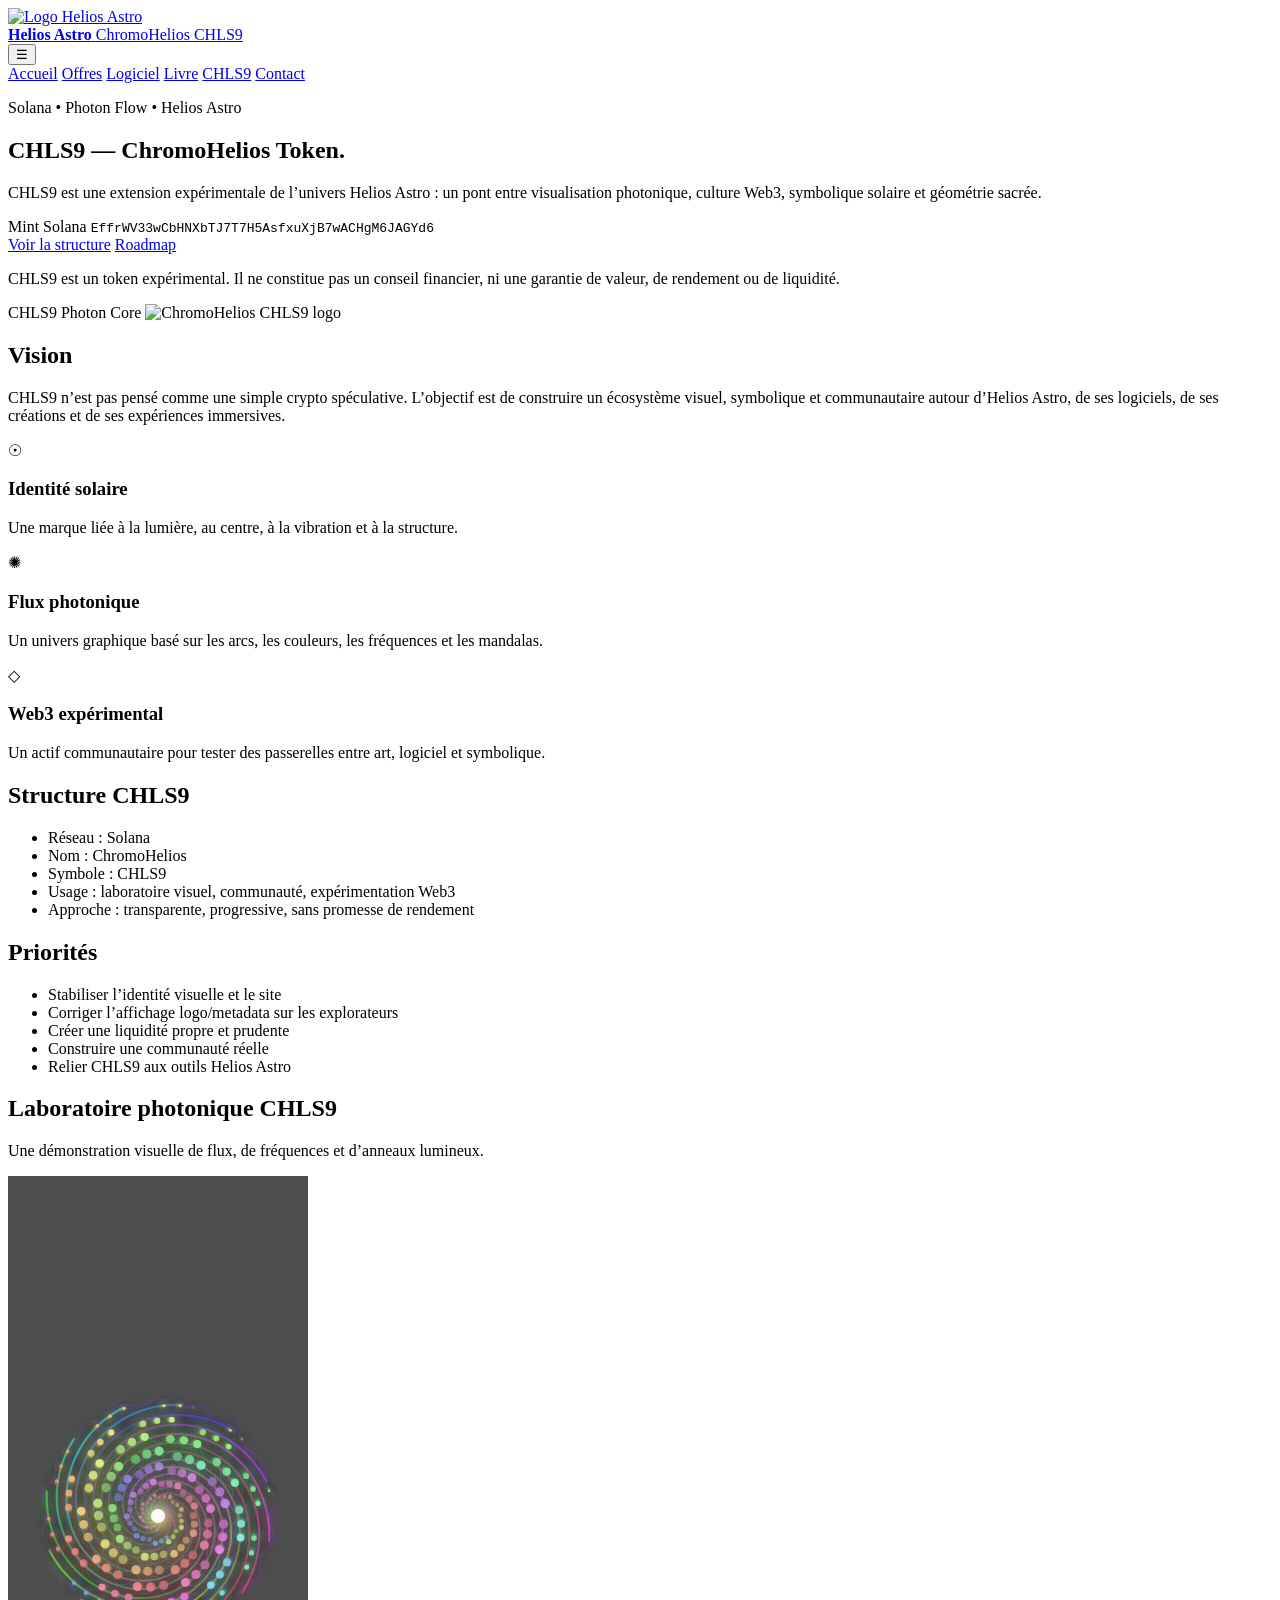
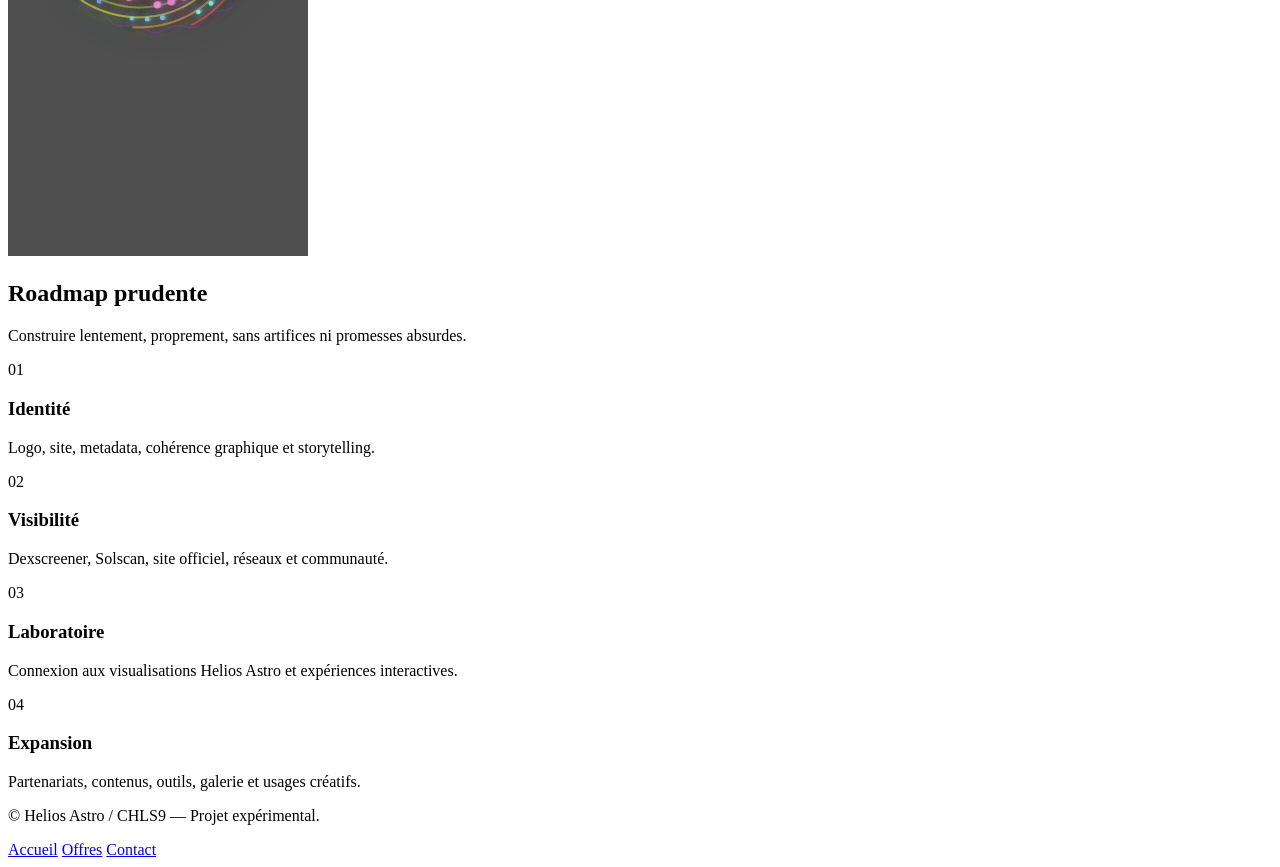
==== chls9.html @ c3d4c0c0 "Add initial HTML structure for CHLS9 page" ====
<!DOCTYPE html>
<html lang="fr">
<head>
  <meta charset="UTF-8">
  <meta name="viewport" content="width=device-width, initial-scale=1.0">

  <title>CHLS9 — ChromoHelios Token | Helios Astro</title>
  <meta name="description" content="CHLS9, ChromoHelios Token, est l’extension expérimentale Web3 de l’univers Helios Astro : flux photoniques, géométrie sacrée et laboratoire visuel.">
  <meta name="robots" content="index, follow">

  <meta property="og:title" content="CHLS9 — ChromoHelios Token">
  <meta property="og:description" content="Un token expérimental lié à l’univers Helios Astro, aux flux photoniques et à la géométrie sacrée.">
  <meta property="og:image" content="assets/chls9-logo.png">
  <meta property="og:type" content="website">

  <link rel="canonical" href="https://heliosastro.fr/chls9.html">
  <link rel="stylesheet" href="assets/styles.css">
</head>

<body>
<header class="site-header">
  <div class="container nav-wrap">
    <a href="index.html" class="brand">
      <img src="assets/logo-heliosastro.png" alt="Logo Helios Astro">
      <div>
        <strong>Helios Astro</strong>
        <span>ChromoHelios CHLS9</span>
      </div>
    </a>

    <button class="nav-toggle" type="button" data-nav-toggle>☰</button>

    <nav class="site-nav" data-nav>
      <a href="index.html">Accueil</a>
      <a href="offres.html">Offres</a>
      <a href="logiciel.html">Logiciel</a>
      <a href="livre.html">Livre</a>
      <a href="chls9.html" class="active">CHLS9</a>
      <a href="contact.html" class="btn btn-small">Contact</a>
    </nav>
  </div>
</header>

<main>
  <section class="hero section chls-hero">
    <div class="container hero-grid">
      <div>
        <p class="eyebrow">Solana • Photon Flow • Helios Astro</p>
        <h1>CHLS9 — <span class="accent">ChromoHelios Token</span>.</h1>

        <p class="lead">
          CHLS9 est une extension expérimentale de l’univers Helios Astro :
          un pont entre visualisation photonique, culture Web3, symbolique solaire
          et géométrie sacrée.
        </p>

        <div class="token-box">
          <span>Mint Solana</span>
          <code>EffrWV33wCbHNXbTJ7T7H5AsfxuXjB7wACHgM6JAGYd6</code>
        </div>

        <div class="btn-row">
          <a href="#tokenomics" class="btn">Voir la structure</a>
          <a href="#roadmap" class="btn btn-outline">Roadmap</a>
        </div>

        <p class="risk-note">
          CHLS9 est un token expérimental. Il ne constitue pas un conseil financier,
          ni une garantie de valeur, de rendement ou de liquidité.
        </p>
      </div>

      <div class="glass-card hero-visual">
        <span class="badge">CHLS9 Photon Core</span>
        <img src="assets/chls9-logo.png" alt="ChromoHelios CHLS9 logo">
      </div>
    </div>
  </section>

  <section class="section">
    <div class="container">
      <div class="section-title">
        <h2>Vision</h2>
        <p>
          CHLS9 n’est pas pensé comme une simple crypto spéculative.
          L’objectif est de construire un écosystème visuel, symbolique et communautaire
          autour d’Helios Astro, de ses logiciels, de ses créations et de ses expériences immersives.
        </p>
      </div>

      <div class="cards-3">
        <article class="card">
          <div class="icon">☉</div>
          <h3>Identité solaire</h3>
          <p>Une marque liée à la lumière, au centre, à la vibration et à la structure.</p>
        </article>

        <article class="card">
          <div class="icon">✺</div>
          <h3>Flux photonique</h3>
          <p>Un univers graphique basé sur les arcs, les couleurs, les fréquences et les mandalas.</p>
        </article>

        <article class="card">
          <div class="icon">◇</div>
          <h3>Web3 expérimental</h3>
          <p>Un actif communautaire pour tester des passerelles entre art, logiciel et symbolique.</p>
        </article>
      </div>
    </div>
  </section>

  <section class="section" id="tokenomics">
    <div class="container split">
      <div class="card content-card">
        <h2>Structure CHLS9</h2>
        <ul class="feature-list">
          <li>Réseau : Solana</li>
          <li>Nom : ChromoHelios</li>
          <li>Symbole : CHLS9</li>
          <li>Usage : laboratoire visuel, communauté, expérimentation Web3</li>
          <li>Approche : transparente, progressive, sans promesse de rendement</li>
        </ul>
      </div>

      <div class="card content-card">
        <h2>Priorités</h2>
        <ul class="feature-list">
          <li>Stabiliser l’identité visuelle et le site</li>
          <li>Corriger l’affichage logo/metadata sur les explorateurs</li>
          <li>Créer une liquidité propre et prudente</li>
          <li>Construire une communauté réelle</li>
          <li>Relier CHLS9 aux outils Helios Astro</li>
        </ul>
      </div>
    </div>
  </section>

  <section class="section lab-section">
    <div class="container">
      <div class="section-title">
        <h2>Laboratoire photonique CHLS9</h2>
        <p>
          Une démonstration visuelle de flux, de fréquences et d’anneaux lumineux.
        </p>
      </div>

      <div class="lab-card">
        <canvas id="chls-canvas"></canvas>
      </div>
    </div>
  </section>

  <section class="section" id="roadmap">
    <div class="container">
      <div class="section-title">
        <h2>Roadmap prudente</h2>
        <p>Construire lentement, proprement, sans artifices ni promesses absurdes.</p>
      </div>

      <div class="timeline">
        <article>
          <span>01</span>
          <h3>Identité</h3>
          <p>Logo, site, metadata, cohérence graphique et storytelling.</p>
        </article>

        <article>
          <span>02</span>
          <h3>Visibilité</h3>
          <p>Dexscreener, Solscan, site officiel, réseaux et communauté.</p>
        </article>

        <article>
          <span>03</span>
          <h3>Laboratoire</h3>
          <p>Connexion aux visualisations Helios Astro et expériences interactives.</p>
        </article>

        <article>
          <span>04</span>
          <h3>Expansion</h3>
          <p>Partenariats, contenus, outils, galerie et usages créatifs.</p>
        </article>
      </div>
    </div>
  </section>
</main>

<footer class="site-footer">
  <div class="container footer-wrap">
    <p>© <span data-year></span> Helios Astro / CHLS9 — Projet expérimental.</p>
    <div class="footer-links">
      <a href="index.html">Accueil</a>
      <a href="offres.html">Offres</a>
      <a href="contact.html">Contact</a>
    </div>
  </div>
</footer>

<script src="assets/app.js"></script>

<script>
const chlsCanvas = document.getElementById("chls-canvas");

if (chlsCanvas) {
  const ctx = chlsCanvas.getContext("2d");
  let t = 0;

  function resizeChls(){
    chlsCanvas.width = chlsCanvas.offsetWidth;
    chlsCanvas.height = 680;
  }

  resizeChls();
  window.addEventListener("resize", resizeChls);

  function glow(x,y,r,color){
    const g = ctx.createRadialGradient(x,y,0,x,y,r);
    g.addColorStop(0,color);
    g.addColorStop(1,"rgba(0,0,0,0)");
    ctx.fillStyle = g;
    ctx.beginPath();
    ctx.arc(x,y,r,0,Math.PI*2);
    ctx.fill();
  }

  function draw(){
    requestAnimationFrame(draw);
    t += 0.012;

    const w = chlsCanvas.width;
    const h = chlsCanvas.height;
    const cx = w / 2;
    const cy = h / 2;
    const R = Math.min(w,h) * 0.38;

    ctx.fillStyle = "rgba(0,0,0,0.32)";
    ctx.fillRect(0,0,w,h);

    glow(cx,cy,R*1.45,"rgba(0,220,255,0.05)");
    glow(cx,cy,R*0.75,"rgba(255,211,105,0.05)");

    for(let ring=1; ring<=9; ring++){
      ctx.beginPath();
      for(let i=0;i<=360;i++){
        const a = i * Math.PI / 180;
        const ripple = Math.sin(a * 18 + t * 3 + ring) * 3;
        const r = R * ring / 9 + ripple;
        const x = cx + Math.cos(a) * r;
        const y = cy + Math.sin(a) * r;

        if(i===0) ctx.moveTo(x,y);
        else ctx.lineTo(x,y);
      }

      const hue = (ring * 28 + t * 40) % 360;
      ctx.strokeStyle = `hsla(${hue},100%,65%,0.24)`;
      ctx.lineWidth = 1;
      ctx.stroke();
    }

    for(let b=0;b<12;b++){
      ctx.beginPath();
      ctx.moveTo(cx,cy);

      for(let i=0;i<=160;i++){
        const p = i / 160;
        const a = b * Math.PI * 2 / 12 + p * Math.PI * 2.4 + Math.sin(p*Math.PI)*0.55 + t;
        const r = R * p;
        const x = cx + Math.cos(a)*r;
        const y = cy + Math.sin(a)*r;

        ctx.lineTo(x,y);
      }

      const hue = (b * 30 + t * 60) % 360;
      ctx.strokeStyle = `hsla(${hue},100%,68%,0.42)`;
      ctx.lineWidth = 2;
      ctx.shadowBlur = 14;
      ctx.shadowColor = `hsla(${hue},100%,68%,0.8)`;
      ctx.stroke();
      ctx.shadowBlur = 0;
    }

    for(let i=0;i<180;i++){
      const p = (t * 0.18 + i * 0.017) % 1;
      const layer = i % 12;
      const a = layer * Math.PI * 2 / 12 + p * Math.PI * 3.1 + Math.sin(p*Math.PI)*0.8;
      const r = R * (0.12 + p * 0.88);
      const x = cx + Math.cos(a)*r;
      const y = cy + Math.sin(a)*r;
      const hue = (180 + layer*22 + p*180) % 360;
      const size = 1.2 + Math.sin(p*Math.PI)*3.4;

      glow(x,y,size*7,`hsla(${hue},100%,70%,0.14)`);
      ctx.fillStyle = `hsla(${hue},100%,78%,0.82)`;
      ctx.beginPath();
      ctx.arc(x,y,size,0,Math.PI*2);
      ctx.fill();
    }

    glow(cx,cy,80,"rgba(255,255,255,0.16)");
    glow(cx,cy,34,"rgba(255,240,160,0.66)");

    ctx.fillStyle = "rgba(255,255,255,0.95)";
    ctx.beginPath();
    ctx.arc(cx,cy,7,0,Math.PI*2);
    ctx.fill();
  }

  draw();
}
</script>
</body>
</html>
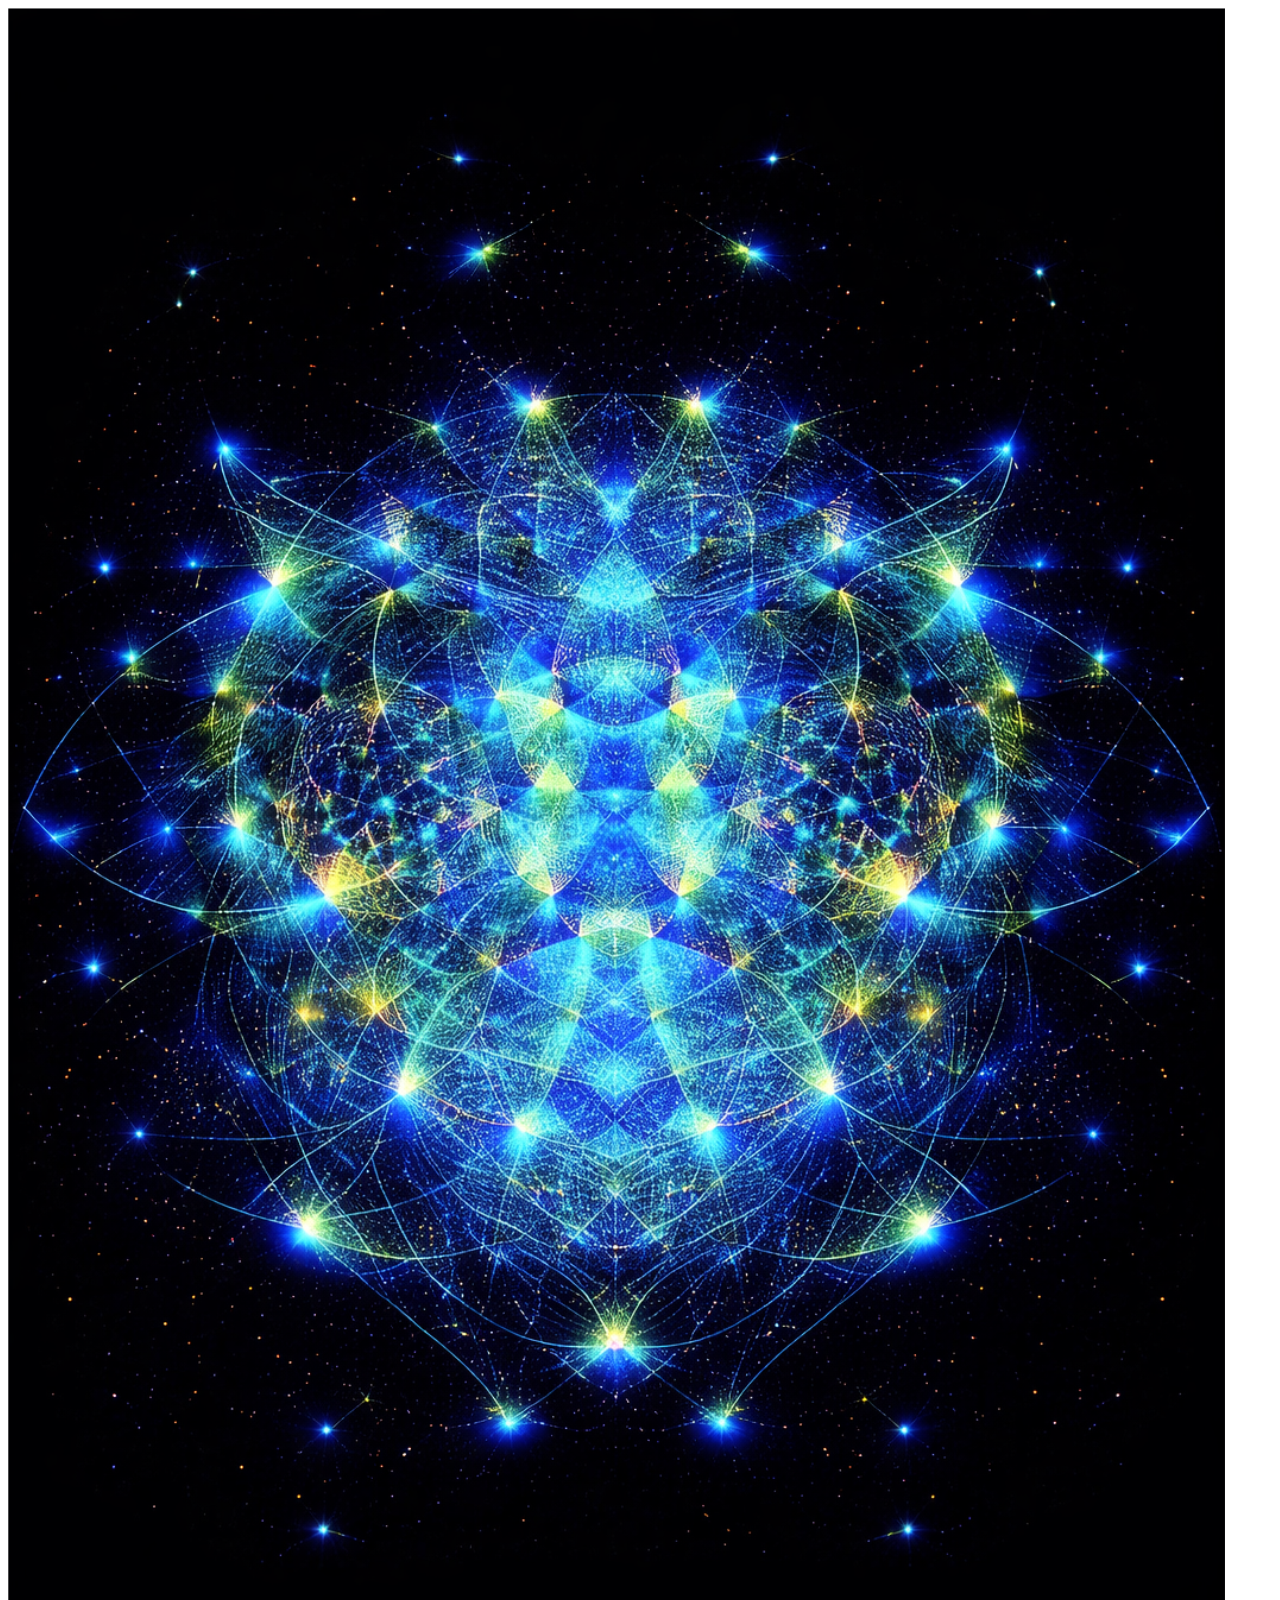
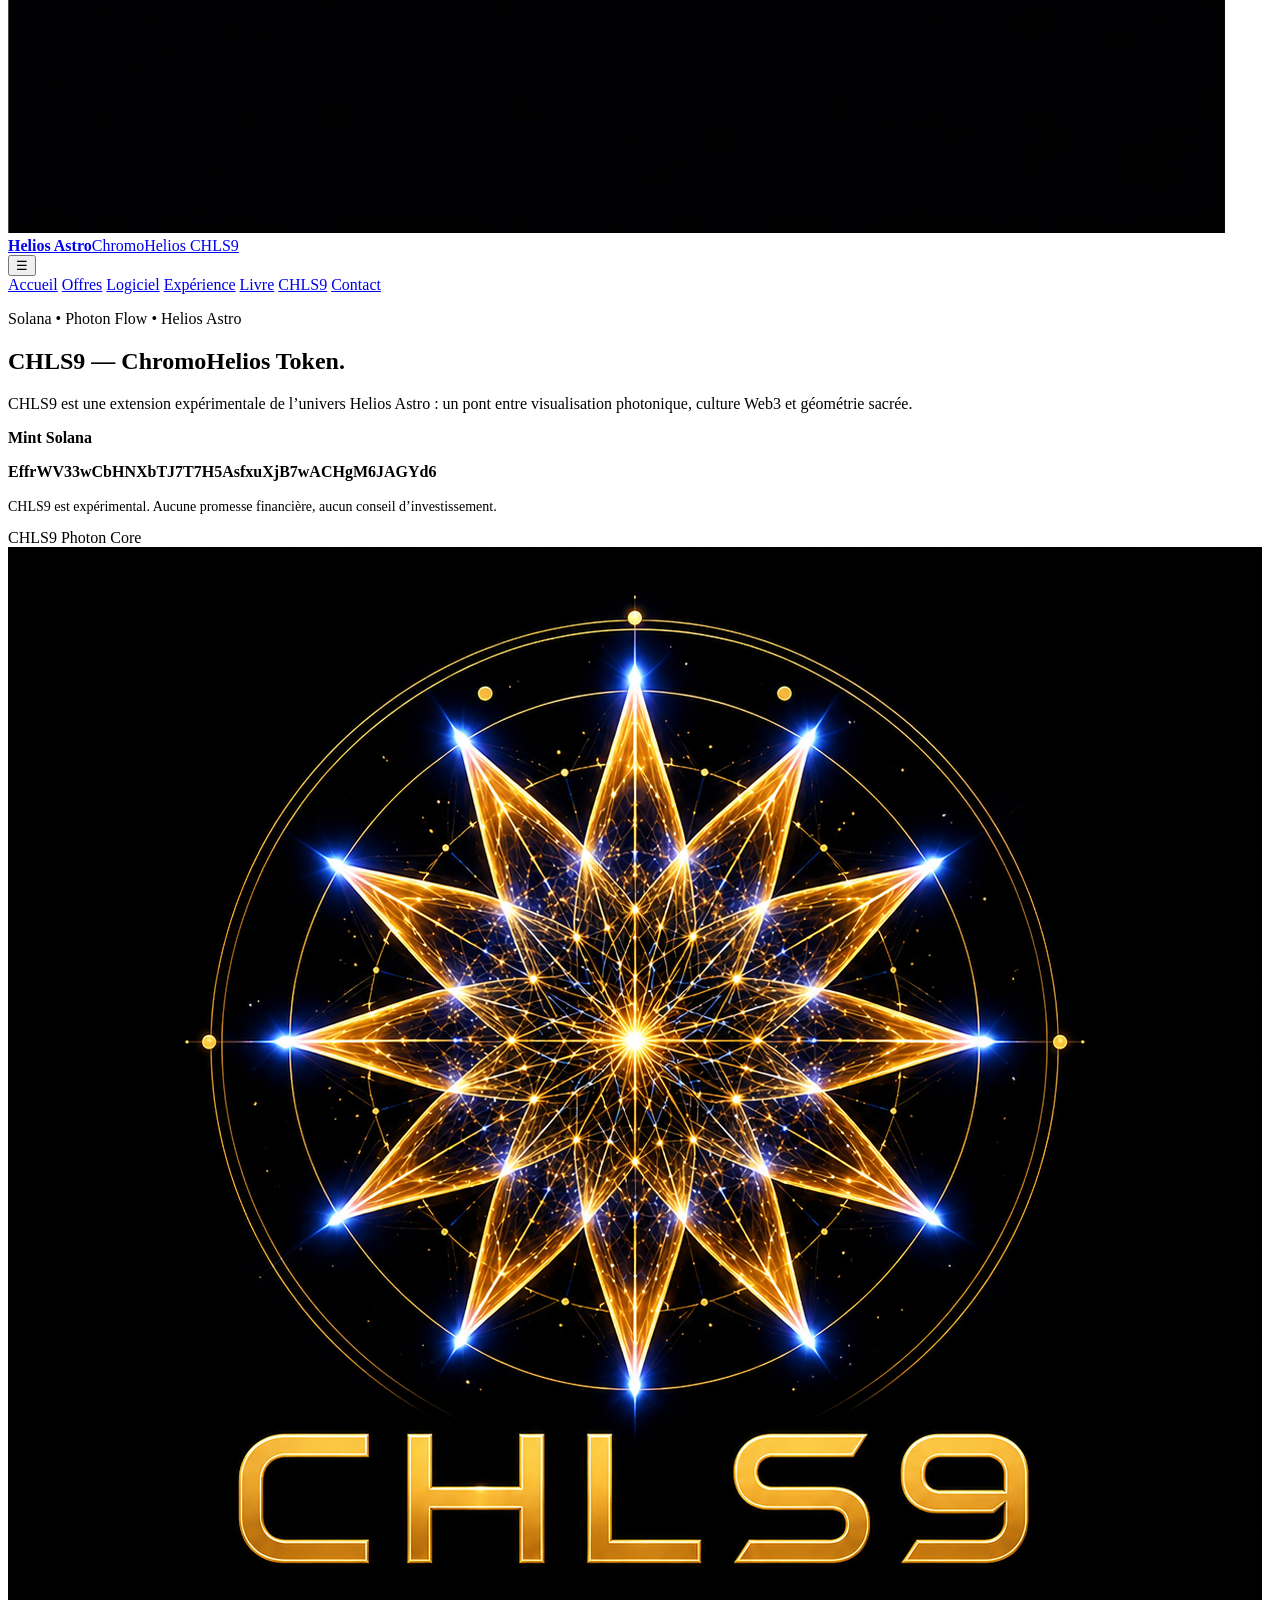
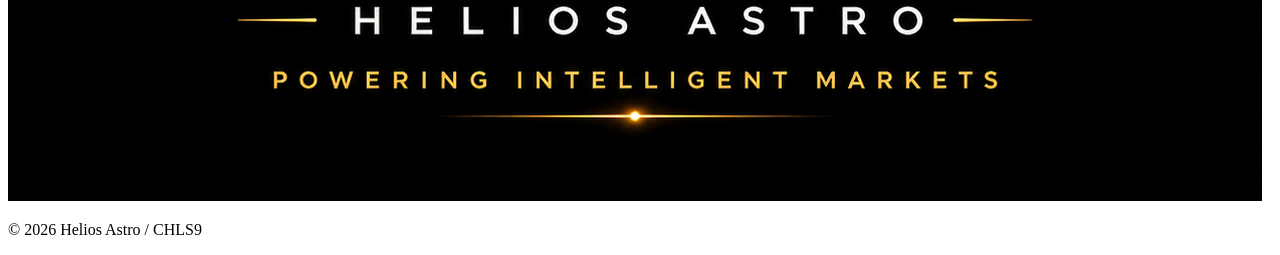
==== commit 63260c48: "Refactor HTML structure and meta tags Updated the title and description meta tags for clarity. Simpl" ====
--- a/chls9.html
+++ b/chls9.html
@@ -3,37 +3,25 @@
 <head>
   <meta charset="UTF-8">
   <meta name="viewport" content="width=device-width, initial-scale=1.0">
-
-  <title>CHLS9 — ChromoHelios Token | Helios Astro</title>
-  <meta name="description" content="CHLS9, ChromoHelios Token, est l’extension expérimentale Web3 de l’univers Helios Astro : flux photoniques, géométrie sacrée et laboratoire visuel.">
+  <title>CHLS9 — ChromoHelios Token</title>
+  <meta name="description" content="CHLS9 est l’extension expérimentale Web3 de l’univers Helios Astro.">
   <meta name="robots" content="index, follow">
-
-  <meta property="og:title" content="CHLS9 — ChromoHelios Token">
-  <meta property="og:description" content="Un token expérimental lié à l’univers Helios Astro, aux flux photoniques et à la géométrie sacrée.">
-  <meta property="og:image" content="assets/chls9-logo.png">
-  <meta property="og:type" content="website">
-
-  <link rel="canonical" href="https://heliosastro.fr/chls9.html">
   <link rel="stylesheet" href="assets/styles.css">
 </head>
 
 <body>
 <header class="site-header">
   <div class="container nav-wrap">
-    <a href="index.html" class="brand">
+    <a class="brand" href="index.html">
       <img src="assets/logo-heliosastro.png" alt="Logo Helios Astro">
-      <div>
-        <strong>Helios Astro</strong>
-        <span>ChromoHelios CHLS9</span>
-      </div>
+      <div><strong>Helios Astro</strong><span>ChromoHelios CHLS9</span></div>
     </a>
-
     <button class="nav-toggle" type="button" data-nav-toggle>☰</button>
-
     <nav class="site-nav" data-nav>
       <a href="index.html">Accueil</a>
       <a href="offres.html">Offres</a>
       <a href="logiciel.html">Logiciel</a>
+      <a href="experience.html">Expérience</a>
       <a href="livre.html">Livre</a>
       <a href="chls9.html" class="active">CHLS9</a>
       <a href="contact.html" class="btn btn-small">Contact</a>
@@ -42,146 +30,31 @@
 </header>
 
 <main>
-  <section class="hero section chls-hero">
+  <section class="section hero">
     <div class="container hero-grid">
       <div>
         <p class="eyebrow">Solana • Photon Flow • Helios Astro</p>
-        <h1>CHLS9 — <span class="accent">ChromoHelios Token</span>.</h1>
-
+        <h1>CHLS9 — <span class="accent">ChromoHelios Token.</span></h1>
         <p class="lead">
           CHLS9 est une extension expérimentale de l’univers Helios Astro :
-          un pont entre visualisation photonique, culture Web3, symbolique solaire
-          et géométrie sacrée.
+          un pont entre visualisation photonique, culture Web3 et géométrie sacrée.
         </p>
 
-        <div class="token-box">
-          <span>Mint Solana</span>
-          <code>EffrWV33wCbHNXbTJ7T7H5AsfxuXjB7wACHgM6JAGYd6</code>
+        <div class="card">
+          <p><strong>Mint Solana</strong></p>
+          <p style="overflow-wrap:anywhere;color:var(--accent);font-weight:900;">
+            EffrWV33wCbHNXbTJ7T7H5AsfxuXjB7wACHgM6JAGYd6
+          </p>
         </div>
 
-        <div class="btn-row">
-          <a href="#tokenomics" class="btn">Voir la structure</a>
-          <a href="#roadmap" class="btn btn-outline">Roadmap</a>
-        </div>
-
-        <p class="risk-note">
-          CHLS9 est un token expérimental. Il ne constitue pas un conseil financier,
-          ni une garantie de valeur, de rendement ou de liquidité.
+        <p style="font-size:14px;margin-top:18px;">
+          CHLS9 est expérimental. Aucune promesse financière, aucun conseil d’investissement.
         </p>
       </div>
 
-      <div class="glass-card hero-visual">
+      <div class="hero-visual glass-card">
         <span class="badge">CHLS9 Photon Core</span>
-        <img src="assets/chls9-logo.png" alt="ChromoHelios CHLS9 logo">
-      </div>
-    </div>
-  </section>
-
-  <section class="section">
-    <div class="container">
-      <div class="section-title">
-        <h2>Vision</h2>
-        <p>
-          CHLS9 n’est pas pensé comme une simple crypto spéculative.
-          L’objectif est de construire un écosystème visuel, symbolique et communautaire
-          autour d’Helios Astro, de ses logiciels, de ses créations et de ses expériences immersives.
-        </p>
-      </div>
-
-      <div class="cards-3">
-        <article class="card">
-          <div class="icon">☉</div>
-          <h3>Identité solaire</h3>
-          <p>Une marque liée à la lumière, au centre, à la vibration et à la structure.</p>
-        </article>
-
-        <article class="card">
-          <div class="icon">✺</div>
-          <h3>Flux photonique</h3>
-          <p>Un univers graphique basé sur les arcs, les couleurs, les fréquences et les mandalas.</p>
-        </article>
-
-        <article class="card">
-          <div class="icon">◇</div>
-          <h3>Web3 expérimental</h3>
-          <p>Un actif communautaire pour tester des passerelles entre art, logiciel et symbolique.</p>
-        </article>
-      </div>
-    </div>
-  </section>
-
-  <section class="section" id="tokenomics">
-    <div class="container split">
-      <div class="card content-card">
-        <h2>Structure CHLS9</h2>
-        <ul class="feature-list">
-          <li>Réseau : Solana</li>
-          <li>Nom : ChromoHelios</li>
-          <li>Symbole : CHLS9</li>
-          <li>Usage : laboratoire visuel, communauté, expérimentation Web3</li>
-          <li>Approche : transparente, progressive, sans promesse de rendement</li>
-        </ul>
-      </div>
-
-      <div class="card content-card">
-        <h2>Priorités</h2>
-        <ul class="feature-list">
-          <li>Stabiliser l’identité visuelle et le site</li>
-          <li>Corriger l’affichage logo/metadata sur les explorateurs</li>
-          <li>Créer une liquidité propre et prudente</li>
-          <li>Construire une communauté réelle</li>
-          <li>Relier CHLS9 aux outils Helios Astro</li>
-        </ul>
-      </div>
-    </div>
-  </section>
-
-  <section class="section lab-section">
-    <div class="container">
-      <div class="section-title">
-        <h2>Laboratoire photonique CHLS9</h2>
-        <p>
-          Une démonstration visuelle de flux, de fréquences et d’anneaux lumineux.
-        </p>
-      </div>
-
-      <div class="lab-card">
-        <canvas id="chls-canvas"></canvas>
-      </div>
-    </div>
-  </section>
-
-  <section class="section" id="roadmap">
-    <div class="container">
-      <div class="section-title">
-        <h2>Roadmap prudente</h2>
-        <p>Construire lentement, proprement, sans artifices ni promesses absurdes.</p>
-      </div>
-
-      <div class="timeline">
-        <article>
-          <span>01</span>
-          <h3>Identité</h3>
-          <p>Logo, site, metadata, cohérence graphique et storytelling.</p>
-        </article>
-
-        <article>
-          <span>02</span>
-          <h3>Visibilité</h3>
-          <p>Dexscreener, Solscan, site officiel, réseaux et communauté.</p>
-        </article>
-
-        <article>
-          <span>03</span>
-          <h3>Laboratoire</h3>
-          <p>Connexion aux visualisations Helios Astro et expériences interactives.</p>
-        </article>
-
-        <article>
-          <span>04</span>
-          <h3>Expansion</h3>
-          <p>Partenariats, contenus, outils, galerie et usages créatifs.</p>
-        </article>
+        <img src="assets/chls9-logo.png" alt="Logo CHLS9">
       </div>
     </div>
   </section>
@@ -189,128 +62,10 @@
 
 <footer class="site-footer">
   <div class="container footer-wrap">
-    <p>© <span data-year></span> Helios Astro / CHLS9 — Projet expérimental.</p>
-    <div class="footer-links">
-      <a href="index.html">Accueil</a>
-      <a href="offres.html">Offres</a>
-      <a href="contact.html">Contact</a>
-    </div>
+    <p>© <span data-year></span> Helios Astro / CHLS9</p>
   </div>
 </footer>
 
 <script src="assets/app.js"></script>
-
-<script>
-const chlsCanvas = document.getElementById("chls-canvas");
-
-if (chlsCanvas) {
-  const ctx = chlsCanvas.getContext("2d");
-  let t = 0;
-
-  function resizeChls(){
-    chlsCanvas.width = chlsCanvas.offsetWidth;
-    chlsCanvas.height = 680;
-  }
-
-  resizeChls();
-  window.addEventListener("resize", resizeChls);
-
-  function glow(x,y,r,color){
-    const g = ctx.createRadialGradient(x,y,0,x,y,r);
-    g.addColorStop(0,color);
-    g.addColorStop(1,"rgba(0,0,0,0)");
-    ctx.fillStyle = g;
-    ctx.beginPath();
-    ctx.arc(x,y,r,0,Math.PI*2);
-    ctx.fill();
-  }
-
-  function draw(){
-    requestAnimationFrame(draw);
-    t += 0.012;
-
-    const w = chlsCanvas.width;
-    const h = chlsCanvas.height;
-    const cx = w / 2;
-    const cy = h / 2;
-    const R = Math.min(w,h) * 0.38;
-
-    ctx.fillStyle = "rgba(0,0,0,0.32)";
-    ctx.fillRect(0,0,w,h);
-
-    glow(cx,cy,R*1.45,"rgba(0,220,255,0.05)");
-    glow(cx,cy,R*0.75,"rgba(255,211,105,0.05)");
-
-    for(let ring=1; ring<=9; ring++){
-      ctx.beginPath();
-      for(let i=0;i<=360;i++){
-        const a = i * Math.PI / 180;
-        const ripple = Math.sin(a * 18 + t * 3 + ring) * 3;
-        const r = R * ring / 9 + ripple;
-        const x = cx + Math.cos(a) * r;
-        const y = cy + Math.sin(a) * r;
-
-        if(i===0) ctx.moveTo(x,y);
-        else ctx.lineTo(x,y);
-      }
-
-      const hue = (ring * 28 + t * 40) % 360;
-      ctx.strokeStyle = `hsla(${hue},100%,65%,0.24)`;
-      ctx.lineWidth = 1;
-      ctx.stroke();
-    }
-
-    for(let b=0;b<12;b++){
-      ctx.beginPath();
-      ctx.moveTo(cx,cy);
-
-      for(let i=0;i<=160;i++){
-        const p = i / 160;
-        const a = b * Math.PI * 2 / 12 + p * Math.PI * 2.4 + Math.sin(p*Math.PI)*0.55 + t;
-        const r = R * p;
-        const x = cx + Math.cos(a)*r;
-        const y = cy + Math.sin(a)*r;
-
-        ctx.lineTo(x,y);
-      }
-
-      const hue = (b * 30 + t * 60) % 360;
-      ctx.strokeStyle = `hsla(${hue},100%,68%,0.42)`;
-      ctx.lineWidth = 2;
-      ctx.shadowBlur = 14;
-      ctx.shadowColor = `hsla(${hue},100%,68%,0.8)`;
-      ctx.stroke();
-      ctx.shadowBlur = 0;
-    }
-
-    for(let i=0;i<180;i++){
-      const p = (t * 0.18 + i * 0.017) % 1;
-      const layer = i % 12;
-      const a = layer * Math.PI * 2 / 12 + p * Math.PI * 3.1 + Math.sin(p*Math.PI)*0.8;
-      const r = R * (0.12 + p * 0.88);
-      const x = cx + Math.cos(a)*r;
-      const y = cy + Math.sin(a)*r;
-      const hue = (180 + layer*22 + p*180) % 360;
-      const size = 1.2 + Math.sin(p*Math.PI)*3.4;
-
-      glow(x,y,size*7,`hsla(${hue},100%,70%,0.14)`);
-      ctx.fillStyle = `hsla(${hue},100%,78%,0.82)`;
-      ctx.beginPath();
-      ctx.arc(x,y,size,0,Math.PI*2);
-      ctx.fill();
-    }
-
-    glow(cx,cy,80,"rgba(255,255,255,0.16)");
-    glow(cx,cy,34,"rgba(255,240,160,0.66)");
-
-    ctx.fillStyle = "rgba(255,255,255,0.95)";
-    ctx.beginPath();
-    ctx.arc(cx,cy,7,0,Math.PI*2);
-    ctx.fill();
-  }
-
-  draw();
-}
-</script>
 </body>
 </html>
